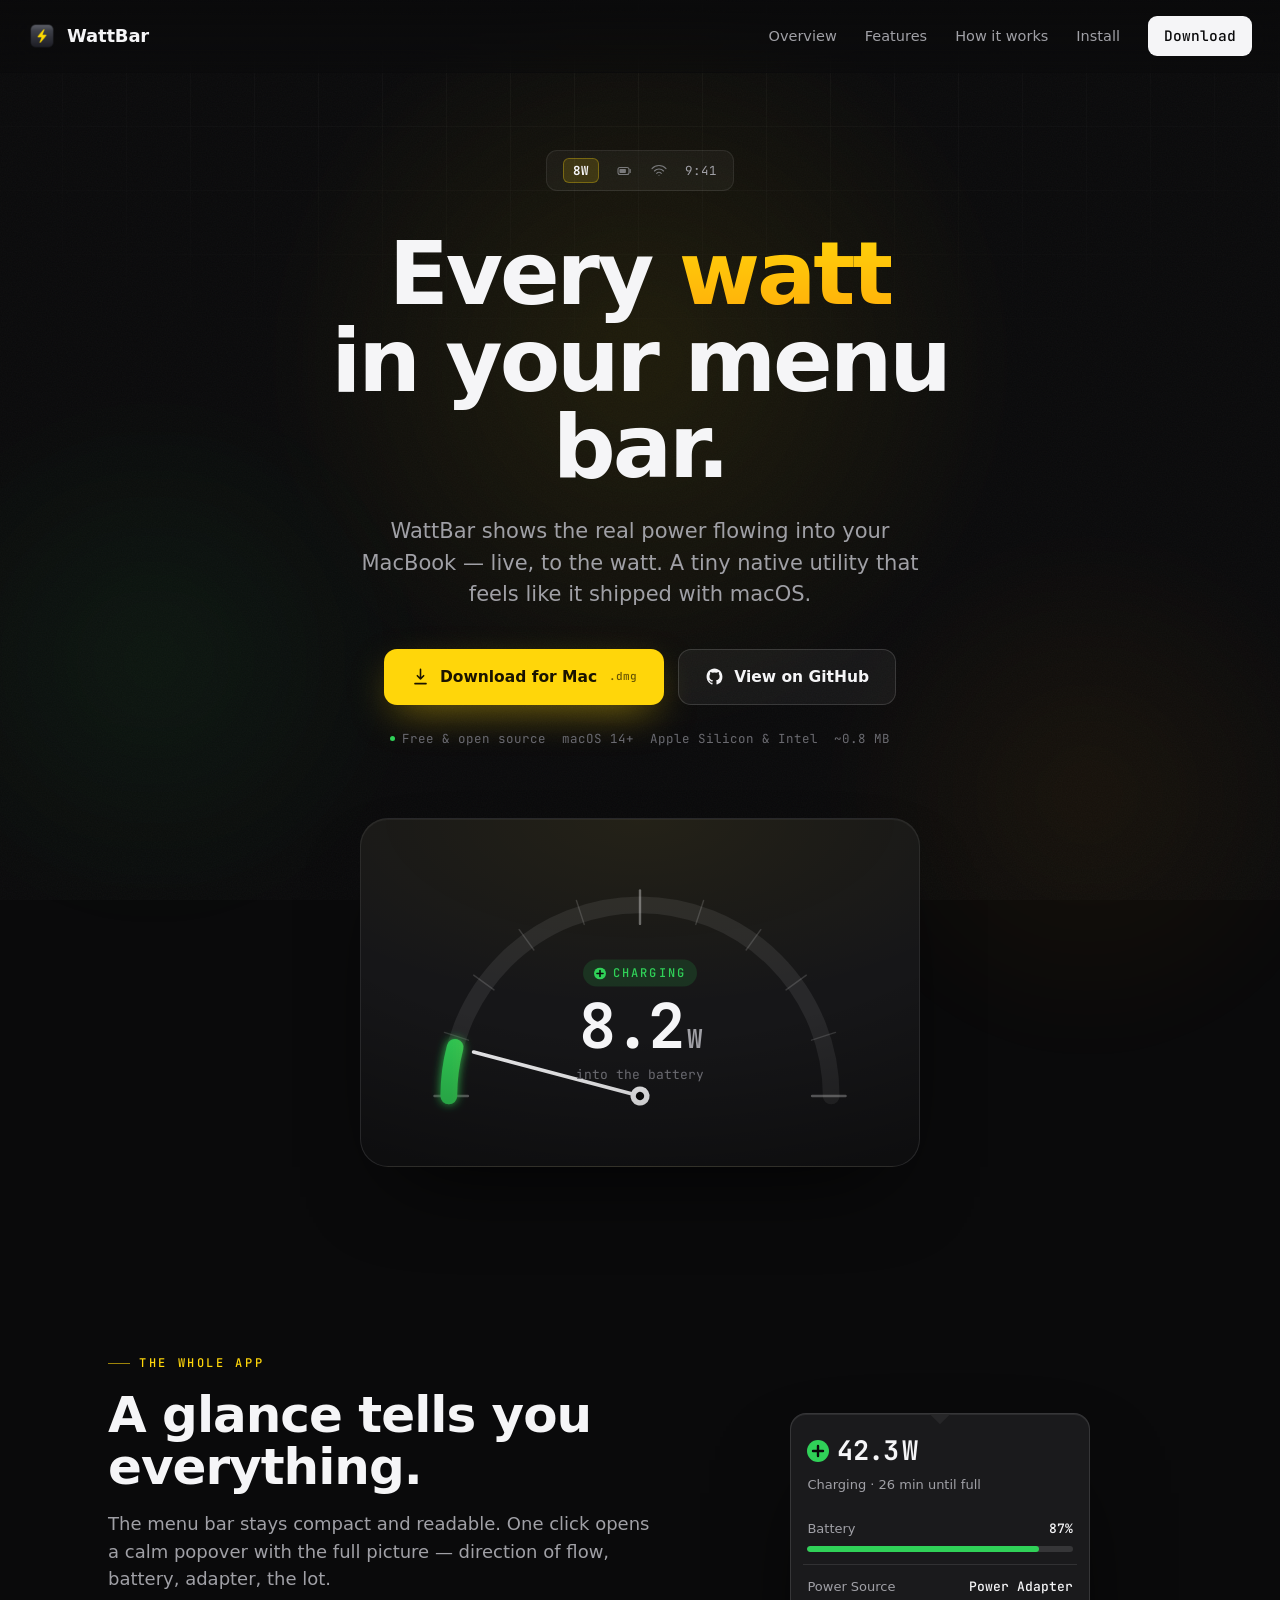
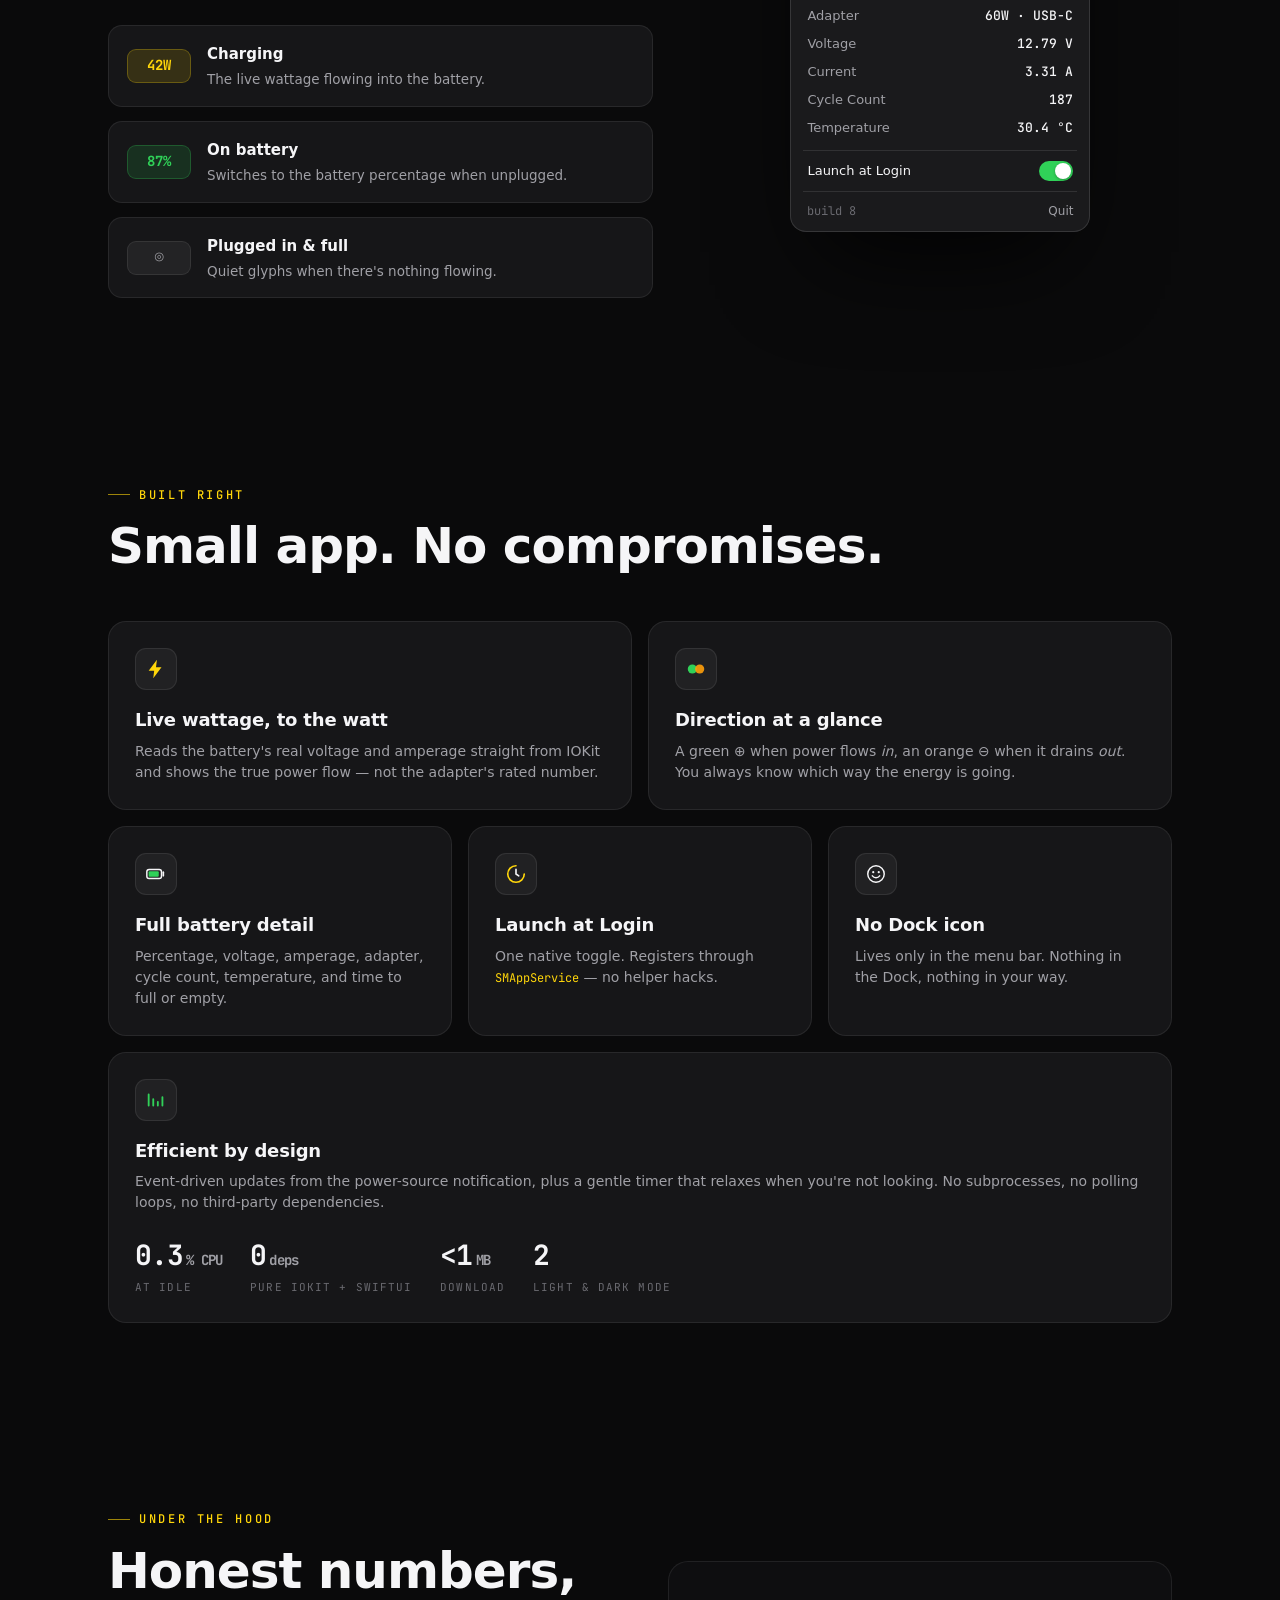
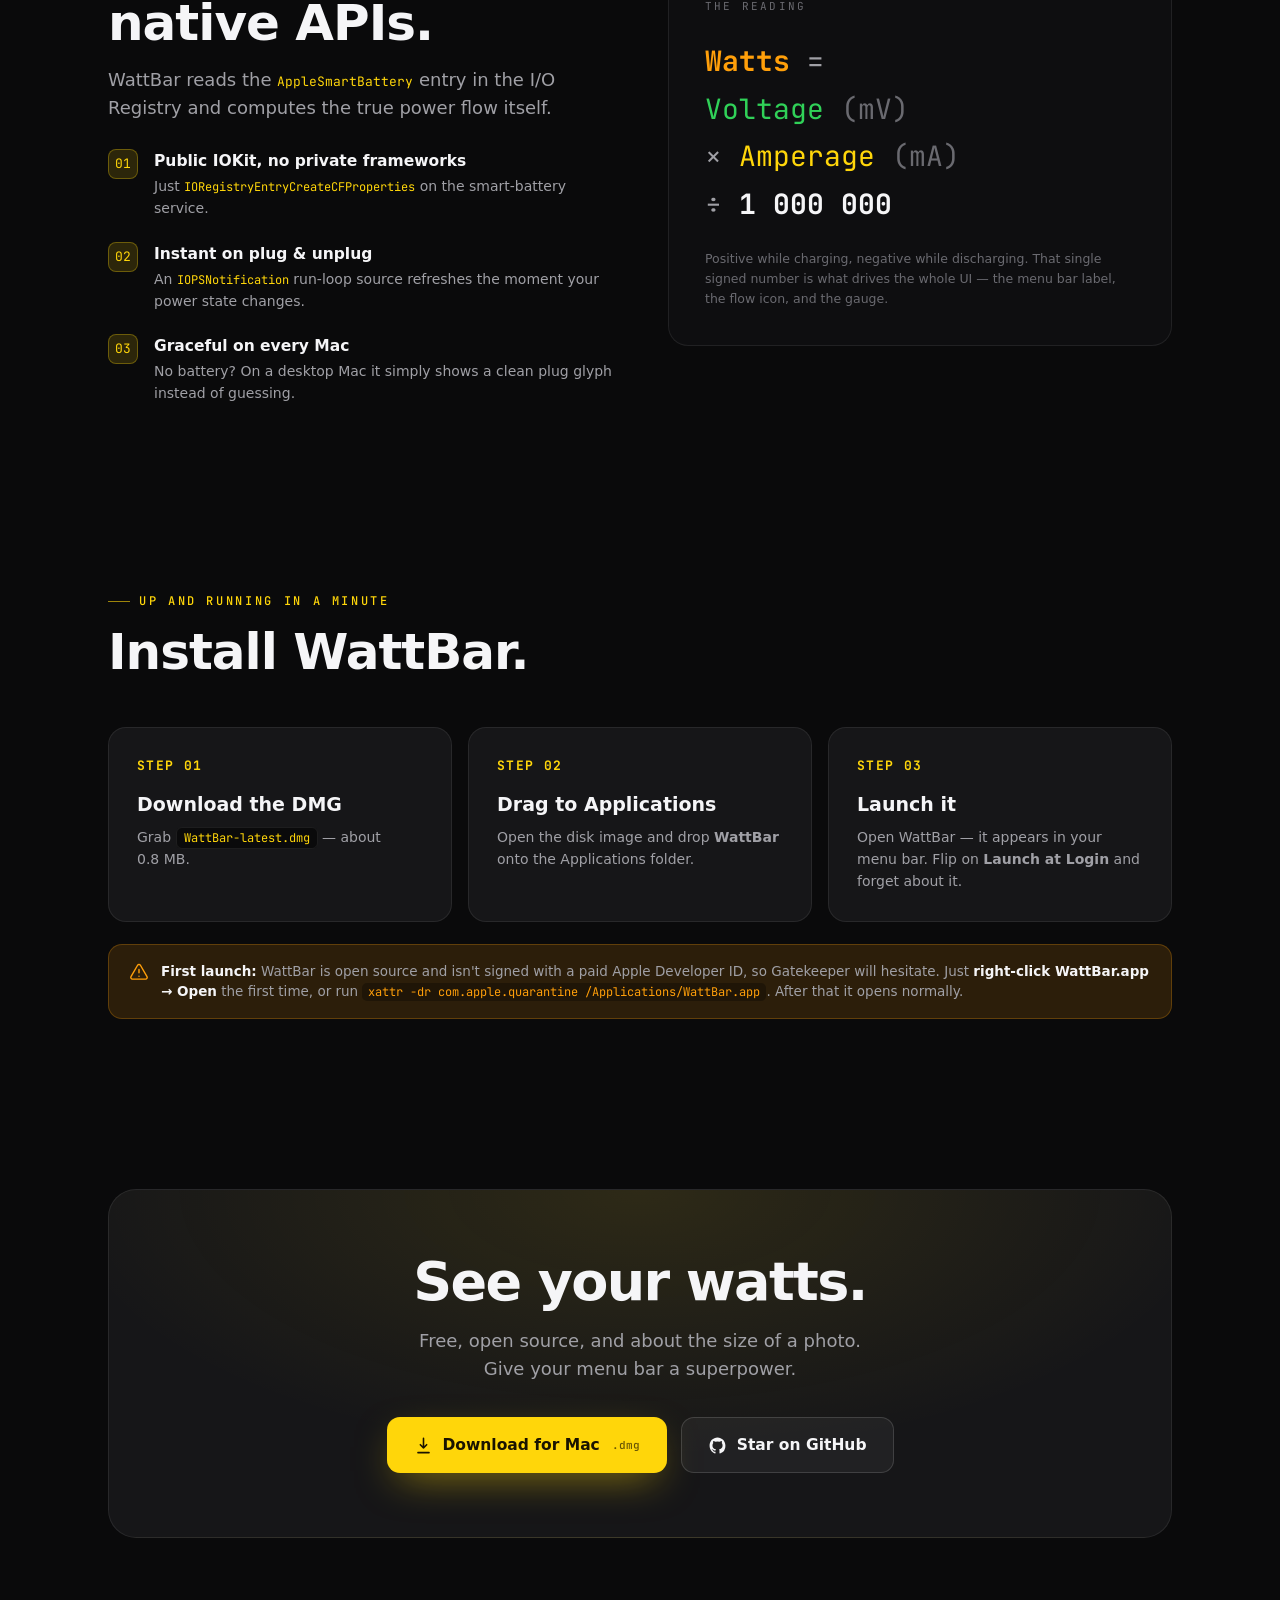
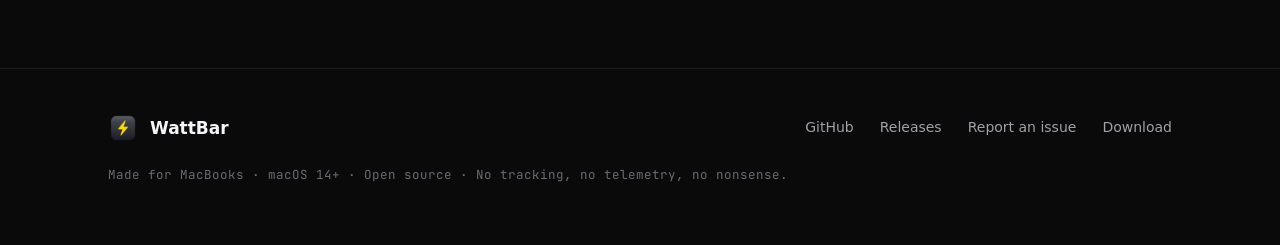
==== docs/index.html @ 8f4f26e8 "Add product landing page + DMG packaging - §package builds a distributable DMG (app + Applications s" ====
<!DOCTYPE html>
<html lang="en">
<head>
<meta charset="UTF-8" />
<meta name="viewport" content="width=device-width, initial-scale=1.0" />
<title>WattBar — see your MacBook's charging power, live in the menu bar</title>
<meta name="description" content="WattBar is a minimal, native macOS menu bar app that shows your MacBook's live charging wattage. Free, open source, no Dock icon, near-zero CPU." />
<meta property="og:title" content="WattBar — live charging wattage in your menu bar" />
<meta property="og:description" content="A minimal, native macOS menu bar app that shows your MacBook's live charging power in watts." />
<meta property="og:type" content="website" />
<meta property="og:url" content="https://patrickmast.github.io/macOS-WattBar/" />
<meta property="og:image" content="https://patrickmast.github.io/macOS-WattBar/assets/wattbar-icon-512.png" />
<meta name="theme-color" content="#0a0a0b" />
<link rel="icon" type="image/png" href="assets/wattbar-icon-512.png" />
<link rel="apple-touch-icon" href="assets/wattbar-icon-512.png" />
<link rel="stylesheet" href="styles.css" />
</head>
<body>

<div class="bg-layers">
  <div class="bg-grid"></div>
  <div class="bg-glow"></div>
  <div class="bg-glow green"></div>
  <div class="bg-glow orange"></div>
  <div class="bg-grain"></div>
</div>

<!-- NAV -->
<nav class="nav" id="nav">
  <a class="nav-brand" href="#top" style="text-decoration:none;color:inherit">
    <img src="assets/wattbar-icon.png" alt="WattBar icon" />
    WattBar
  </a>
  <div class="nav-links">
    <a href="#showcase">Overview</a>
    <a href="#features">Features</a>
    <a href="#how">How it works</a>
    <a href="#install">Install</a>
    <a class="nav-cta" href="https://github.com/patrickmast/macOS-WattBar/releases/latest/download/WattBar-latest.dmg">Download</a>
  </div>
</nav>

<!-- HERO -->
<header class="hero" id="top">
  <div class="wrap">

    <div class="menubar-mock reveal in">
      <span class="mb-watt" id="mbWatt">42W</span>
      <!-- faux system icons -->
      <svg width="16" height="14" viewBox="0 0 16 14" fill="none"><rect x="1" y="3.5" width="11" height="7" rx="2" stroke="currentColor" stroke-width="1.1"/><rect x="2.4" y="5" width="6.5" height="4" rx="0.8" fill="currentColor"/><path d="M13.2 5.5v3" stroke="currentColor" stroke-width="1.1" stroke-linecap="round"/></svg>
      <svg width="16" height="14" viewBox="0 0 16 14" fill="none"><path d="M8 11.2 8 11.2M3.4 7a6.4 6.4 0 0 1 9.2 0M1 4.6a9.6 9.6 0 0 1 14 0M5.7 9.3a3.2 3.2 0 0 1 4.6 0" stroke="currentColor" stroke-width="1.1" stroke-linecap="round"/></svg>
      <span style="font-variant-numeric:tabular-nums">9:41</span>
    </div>

    <h1 class="reveal in" data-d="1">
      Every <span class="glow-word">watt</span><br />in your menu bar.
    </h1>
    <p class="hero-sub reveal in" data-d="2">
      WattBar shows the real power flowing into your MacBook — live, to the watt.
      A tiny native utility that feels like it shipped with macOS.
    </p>

    <div class="hero-cta reveal in" data-d="3">
      <a class="btn btn-primary" href="https://github.com/patrickmast/macOS-WattBar/releases/latest/download/WattBar-latest.dmg">
        <svg viewBox="0 0 24 24" fill="none"><path d="M12 3v12m0 0 4-4m-4 4-4-4M5 21h14" stroke="currentColor" stroke-width="2" stroke-linecap="round" stroke-linejoin="round"/></svg>
        Download for Mac <span class="dl-sub">.dmg</span>
      </a>
      <a class="btn btn-ghost" href="https://github.com/patrickmast/macOS-WattBar">
        <svg viewBox="0 0 24 24" fill="currentColor"><path d="M12 2C6.48 2 2 6.58 2 12.25c0 4.53 2.87 8.37 6.84 9.73.5.1.68-.22.68-.49 0-.24-.01-.88-.01-1.73-2.78.62-3.37-1.37-3.37-1.37-.45-1.18-1.11-1.5-1.11-1.5-.91-.64.07-.62.07-.62 1 .07 1.53 1.06 1.53 1.06.9 1.56 2.36 1.11 2.94.85.09-.66.35-1.11.63-1.37-2.22-.26-4.56-1.14-4.56-5.07 0-1.12.39-2.03 1.03-2.75-.1-.26-.45-1.3.1-2.71 0 0 .84-.27 2.75 1.05a9.3 9.3 0 0 1 5 0c1.91-1.32 2.75-1.05 2.75-1.05.55 1.41.2 2.45.1 2.71.64.72 1.03 1.63 1.03 2.75 0 3.94-2.34 4.81-4.57 5.06.36.32.68.94.68 1.9 0 1.37-.01 2.480-.01 2.81 0 .27.18.6.69.49A10.02 10.02 0 0 0 22 12.25C22 6.58 17.52 2 12 2Z"/></svg>
        View on GitHub
      </a>
    </div>

    <div class="hero-meta reveal in" data-d="4">
      <span><span class="dot"></span> Free &amp; open source</span>
      <span>macOS 14+</span>
      <span>Apple Silicon &amp; Intel</span>
      <span id="dmgSize">~0.8 MB</span>
    </div>

    <!-- INSTRUMENT -->
    <div class="instrument reveal" data-d="1">
      <div class="gauge-card">
        <svg class="gauge-svg" viewBox="0 0 400 230" id="gauge">
          <defs>
            <linearGradient id="arcGrad" x1="0" y1="0" x2="1" y2="0">
              <stop offset="0" stop-color="#30d158"/>
              <stop offset="0.6" stop-color="#ffd60a"/>
              <stop offset="1" stop-color="#ff9f0a"/>
            </linearGradient>
            <filter id="glow"><feGaussianBlur stdDeviation="4" result="b"/><feMerge><feMergeNode in="b"/><feMergeNode in="SourceGraphic"/></feMerge></filter>
          </defs>
          <!-- track -->
          <path d="M 40 200 A 160 160 0 0 1 360 200" fill="none"
                stroke="rgba(255,255,255,0.08)" stroke-width="14" stroke-linecap="round"/>
          <!-- ticks drawn by JS -->
          <g id="ticks"></g>
          <!-- value arc -->
          <path id="arc" d="M 40 200 A 160 160 0 0 1 360 200" fill="none"
                stroke="url(#arcGrad)" stroke-width="14" stroke-linecap="round"
                filter="url(#glow)"
                stroke-dasharray="502" stroke-dashoffset="502"/>
          <!-- needle -->
          <g id="needle" transform="rotate(0 200 200)">
            <line x1="200" y1="200" x2="56" y2="200" stroke="var(--ink)" stroke-width="3" stroke-linecap="round"/>
            <circle cx="200" cy="200" r="8" fill="var(--ink)"/>
            <circle cx="200" cy="200" r="3.5" fill="#0a0a0b"/>
          </g>
        </svg>
        <div class="gauge-readout">
          <div class="gauge-flow charging" id="gFlow">
            <svg width="12" height="12" viewBox="0 0 12 12"><circle cx="6" cy="6" r="6" fill="currentColor"/><path d="M6 3v6M3 6h6" stroke="#0a0a0b" stroke-width="1.6" stroke-linecap="round"/></svg>
            <span id="gFlowText">Charging</span>
          </div>
          <span class="gauge-num"><span id="gNum">42.3</span><span class="unit">W</span></span>
          <div class="gauge-caption" id="gCaption">into the battery</div>
        </div>
      </div>
    </div>

  </div>
</header>

<!-- SHOWCASE -->
<section class="showcase" id="showcase">
  <div class="wrap showcase-grid">
    <div>
      <span class="eyebrow reveal">The whole app</span>
      <h2 class="section-title reveal" data-d="1">A glance tells you everything.</h2>
      <p class="section-sub reveal" data-d="2">
        The menu bar stays compact and readable. One click opens a calm popover
        with the full picture — direction of flow, battery, adapter, the lot.
      </p>
      <div class="state-list">
        <div class="state-row reveal" data-d="1">
          <span class="state-chip c">42W</span>
          <div class="st-text"><strong>Charging</strong><p>The live wattage flowing into the battery.</p></div>
        </div>
        <div class="state-row reveal" data-d="2">
          <span class="state-chip b">87%</span>
          <div class="st-text"><strong>On battery</strong><p>Switches to the battery percentage when unplugged.</p></div>
        </div>
        <div class="state-row reveal" data-d="3">
          <span class="state-chip i">◎</span>
          <div class="st-text"><strong>Plugged in &amp; full</strong><p>Quiet glyphs when there's nothing flowing.</p></div>
        </div>
      </div>
    </div>

    <div class="popover-stage reveal" data-d="2">
      <div class="popover">
        <div class="popover-tip"></div>
        <div class="pop-header">
          <div class="pop-watt">
            <svg class="pop-flow-icon" viewBox="0 0 22 22"><circle cx="11" cy="11" r="11" fill="#30d158"/><path d="M11 6v10M6 11h10" stroke="#0a0a0b" stroke-width="2.4" stroke-linecap="round"/></svg>
            <span class="big">42.3&thinsp;W</span>
          </div>
          <div class="pop-status">Charging · 26 min until full</div>
        </div>
        <div class="pop-gauge">
          <div class="pop-gauge-top"><span>Battery</span><span class="pct">87%</span></div>
          <div class="pop-bar"><i></i></div>
        </div>
        <div class="pop-divider"></div>
        <div class="pop-details">
          <div class="pop-row"><span class="k">Power Source</span><span class="v">Power Adapter</span></div>
          <div class="pop-row"><span class="k">Adapter</span><span class="v">60W · USB-C</span></div>
          <div class="pop-row"><span class="k">Voltage</span><span class="v">12.79 V</span></div>
          <div class="pop-row"><span class="k">Current</span><span class="v">3.31 A</span></div>
          <div class="pop-row"><span class="k">Cycle Count</span><span class="v">187</span></div>
          <div class="pop-row"><span class="k">Temperature</span><span class="v">30.4 °C</span></div>
        </div>
        <div class="pop-divider"></div>
        <div class="pop-toggle"><span>Launch at Login</span><span class="pop-switch"></span></div>
        <div class="pop-divider"></div>
        <div class="pop-footer"><span class="build">build 8</span><span class="quit">Quit</span></div>
      </div>
    </div>
  </div>
</section>

<!-- FEATURES -->
<section class="features" id="features">
  <div class="wrap">
    <span class="eyebrow reveal">Built right</span>
    <h2 class="section-title reveal" data-d="1">Small app. No compromises.</h2>

    <div class="bento">
      <div class="cell span-3 reveal" data-d="1">
        <div class="ic"><svg viewBox="0 0 24 24" fill="none"><path d="M13 2 4 14h6l-1 8 9-12h-6l1-8Z" fill="var(--bolt)"/></svg></div>
        <h3>Live wattage, to the watt</h3>
        <p>Reads the battery's real voltage and amperage straight from IOKit and shows the true power flow — not the adapter's rated number.</p>
      </div>
      <div class="cell span-3 reveal" data-d="2">
        <div class="ic"><svg viewBox="0 0 24 24" fill="none"><circle cx="8" cy="12" r="5" fill="var(--in)"/><circle cx="16" cy="12" r="5" fill="var(--out)" opacity="0.9"/></svg></div>
        <h3>Direction at a glance</h3>
        <p>A green ⊕ when power flows <em>in</em>, an orange ⊖ when it drains <em>out</em>. You always know which way the energy is going.</p>
      </div>

      <div class="cell span-2 reveal" data-d="1">
        <div class="ic"><svg viewBox="0 0 24 24" fill="none"><rect x="2" y="7" width="16" height="10" rx="2.5" stroke="var(--ink)" stroke-width="1.6"/><rect x="4" y="9" width="11" height="6" rx="1" fill="var(--in)"/><path d="M20 10v4" stroke="var(--ink)" stroke-width="1.8" stroke-linecap="round"/></svg></div>
        <h3>Full battery detail</h3>
        <p>Percentage, voltage, amperage, adapter, cycle count, temperature, and time to full or empty.</p>
      </div>
      <div class="cell span-2 reveal" data-d="2">
        <div class="ic"><svg viewBox="0 0 24 24" fill="none"><path d="M12 3a9 9 0 1 0 9 9" stroke="var(--bolt)" stroke-width="1.8" stroke-linecap="round"/><path d="M12 7v5l3 2" stroke="var(--ink)" stroke-width="1.8" stroke-linecap="round" stroke-linejoin="round"/></svg></div>
        <h3>Launch at Login</h3>
        <p>One native toggle. Registers through <code style="font-family:var(--font-mono);font-size:12px;color:var(--bolt)">SMAppService</code> — no helper hacks.</p>
      </div>
      <div class="cell span-2 reveal" data-d="3">
        <div class="ic"><svg viewBox="0 0 24 24" fill="none"><circle cx="12" cy="12" r="9" stroke="var(--ink)" stroke-width="1.6"/><path d="M8 14s1.5 2 4 2 4-2 4-2" stroke="var(--ink)" stroke-width="1.6" stroke-linecap="round"/><circle cx="9" cy="10" r="1.2" fill="var(--ink)"/><circle cx="15" cy="10" r="1.2" fill="var(--ink)"/></svg></div>
        <h3>No Dock icon</h3>
        <p>Lives only in the menu bar. Nothing in the Dock, nothing in your way.</p>
      </div>

      <div class="cell span-6 feature-tech reveal" data-d="1">
        <div class="ic"><svg viewBox="0 0 24 24" fill="none"><path d="M4 18V6M9 18v-7M14 18v-4M19 18V9" stroke="var(--in)" stroke-width="2" stroke-linecap="round"/></svg></div>
        <h3>Efficient by design</h3>
        <p>Event-driven updates from the power-source notification, plus a gentle timer that relaxes when you're not looking. No subprocesses, no polling loops, no third-party dependencies.</p>
        <div class="tech-readout">
          <div class="stat"><div class="num" id="cpuStat">0.3<span class="u">% CPU</span></div><div class="lbl">at idle</div></div>
          <div class="stat"><div class="num">0<span class="u">deps</span></div><div class="lbl">pure IOKit + SwiftUI</div></div>
          <div class="stat"><div class="num">&lt;1<span class="u">MB</span></div><div class="lbl">download</div></div>
          <div class="stat"><div class="num">2</div><div class="lbl">light &amp; dark mode</div></div>
        </div>
      </div>
    </div>
  </div>
</section>

<!-- HOW IT WORKS -->
<section class="how" id="how">
  <div class="wrap">
    <div class="how-grid">
      <div>
        <span class="eyebrow reveal">Under the hood</span>
        <h2 class="section-title reveal" data-d="1">Honest numbers, native APIs.</h2>
        <p class="section-sub reveal" data-d="2">
          WattBar reads the <code style="font-family:var(--font-mono);font-size:13px;color:var(--bolt)">AppleSmartBattery</code>
          entry in the I/O Registry and computes the true power flow itself.
        </p>
        <div class="how-points">
          <div class="how-point reveal" data-d="1">
            <span class="n">01</span>
            <div><h4>Public IOKit, no private frameworks</h4><p>Just <code style="font-family:var(--font-mono);font-size:12px;color:var(--bolt)">IORegistryEntryCreateCFProperties</code> on the smart-battery service.</p></div>
          </div>
          <div class="how-point reveal" data-d="2">
            <span class="n">02</span>
            <div><h4>Instant on plug &amp; unplug</h4><p>An <code style="font-family:var(--font-mono);font-size:12px;color:var(--bolt)">IOPSNotification</code> run-loop source refreshes the moment your power state changes.</p></div>
          </div>
          <div class="how-point reveal" data-d="3">
            <span class="n">03</span>
            <div><h4>Graceful on every Mac</h4><p>No battery? On a desktop Mac it simply shows a clean plug glyph instead of guessing.</p></div>
          </div>
        </div>
      </div>
      <div class="formula reveal" data-d="2">
        <div class="lbl">The reading</div>
        <div class="eq">
          <b class="w">Watts</b> =<br />
          <span class="v">Voltage</span><span style="color:var(--ink-3)"> (mV)</span><br />
          × <span class="a">Amperage</span><span style="color:var(--ink-3)"> (mA)</span><br />
          ÷ <b>1&nbsp;000&nbsp;000</b>
        </div>
        <p class="note">
          Positive while charging, negative while discharging. That single signed
          number is what drives the whole UI — the menu bar label, the flow icon,
          and the gauge.
        </p>
      </div>
    </div>
  </div>
</section>

<!-- INSTALL -->
<section class="install" id="install">
  <div class="wrap">
    <span class="eyebrow reveal">Up and running in a minute</span>
    <h2 class="section-title reveal" data-d="1">Install WattBar.</h2>
    <div class="steps">
      <div class="step reveal" data-d="1">
        <div class="sn">STEP 01</div>
        <h4>Download the DMG</h4>
        <p>Grab <code>WattBar-latest.dmg</code> — about 0.8&nbsp;MB.</p>
      </div>
      <div class="step reveal" data-d="2">
        <div class="sn">STEP 02</div>
        <h4>Drag to Applications</h4>
        <p>Open the disk image and drop <strong>WattBar</strong> onto the Applications folder.</p>
      </div>
      <div class="step reveal" data-d="3">
        <div class="sn">STEP 03</div>
        <h4>Launch it</h4>
        <p>Open WattBar — it appears in your menu bar. Flip on <strong>Launch at Login</strong> and forget about it.</p>
      </div>
    </div>
    <div class="gatekeeper reveal" data-d="1">
      <svg width="20" height="20" viewBox="0 0 24 24" fill="none"><path d="M12 9v4m0 4h.01M10.3 3.9 2.4 17.5A2 2 0 0 0 4.1 20.5h15.8a2 2 0 0 0 1.7-3l-7.9-13.6a2 2 0 0 0-3.4 0Z" stroke="var(--out)" stroke-width="1.7" stroke-linecap="round" stroke-linejoin="round"/></svg>
      <div>
        <b>First launch:</b> WattBar is open source and isn't signed with a paid Apple Developer ID, so Gatekeeper will hesitate. Just <b>right-click WattBar.app → Open</b> the first time, or run <code>xattr -dr com.apple.quarantine /Applications/WattBar.app</code>. After that it opens normally.
      </div>
    </div>
  </div>
</section>

<!-- FINAL CTA -->
<section class="final-cta">
  <div class="wrap">
    <div class="final-card reveal">
      <h2>See your watts.</h2>
      <p>Free, open source, and about the size of a photo. Give your menu bar a superpower.</p>
      <div class="hero-cta" style="margin-top:0">
        <a class="btn btn-primary" href="https://github.com/patrickmast/macOS-WattBar/releases/latest/download/WattBar-latest.dmg">
          <svg viewBox="0 0 24 24" fill="none"><path d="M12 3v12m0 0 4-4m-4 4-4-4M5 21h14" stroke="currentColor" stroke-width="2" stroke-linecap="round" stroke-linejoin="round"/></svg>
          Download for Mac <span class="dl-sub">.dmg</span>
        </a>
        <a class="btn btn-ghost" href="https://github.com/patrickmast/macOS-WattBar">
          <svg viewBox="0 0 24 24" fill="currentColor"><path d="M12 2C6.48 2 2 6.58 2 12.25c0 4.53 2.87 8.37 6.84 9.73.5.1.68-.22.68-.49 0-.24-.01-.88-.01-1.73-2.78.62-3.37-1.37-3.37-1.37-.45-1.18-1.11-1.5-1.11-1.5-.91-.64.07-.62.07-.62 1 .07 1.53 1.06 1.53 1.06.9 1.56 2.36 1.11 2.94.85.09-.66.35-1.11.63-1.37-2.22-.26-4.56-1.14-4.56-5.07 0-1.12.39-2.03 1.03-2.75-.1-.26-.45-1.3.1-2.71 0 0 .84-.27 2.75 1.05a9.3 9.3 0 0 1 5 0c1.91-1.32 2.75-1.05 2.75-1.05.55 1.41.2 2.45.1 2.71.64.72 1.03 1.63 1.03 2.75 0 3.94-2.34 4.81-4.57 5.06.36.32.68.94.68 1.9 0 1.37-.01 2.48-.01 2.81 0 .27.18.6.69.49A10.02 10.02 0 0 0 22 12.25C22 6.58 17.52 2 12 2Z"/></svg>
          Star on GitHub
        </a>
      </div>
    </div>
  </div>
</section>

<!-- FOOTER -->
<footer>
  <div class="wrap">
    <div class="foot-grid">
      <div class="foot-brand">
        <img src="assets/wattbar-icon.png" alt="WattBar" /> WattBar
      </div>
      <div class="foot-links">
        <a href="https://github.com/patrickmast/macOS-WattBar">GitHub</a>
        <a href="https://github.com/patrickmast/macOS-WattBar/releases">Releases</a>
        <a href="https://github.com/patrickmast/macOS-WattBar/issues">Report an issue</a>
        <a href="https://github.com/patrickmast/macOS-WattBar/releases/latest/download/WattBar-latest.dmg">Download</a>
      </div>
    </div>
    <p class="foot-meta">
      Made for MacBooks · macOS 14+ · Open source · No tracking, no telemetry, no nonsense.
    </p>
  </div>
</footer>

<script src="app.js"></script>
</body>
</html>
---- docs/styles.css ----
/* ======================================================================
   WattBar — landing page
   Aesthetic: precision instrument / electric dark.
   ====================================================================== */

@import url('https://api.fontshare.com/v2/css?f[]=clash-display@500,600,700&f[]=satoshi@400,500,700&display=swap');
@import url('https://fonts.googleapis.com/css2?family=JetBrains+Mono:wght@400;500;700&display=swap');

:root {
  /* surfaces */
  --bg:        #0a0a0b;
  --bg-2:      #0e0e10;
  --surface:   #161618;
  --surface-2: #1d1d20;
  --line:      rgba(255, 255, 255, 0.08);
  --line-2:    rgba(255, 255, 255, 0.14);

  /* ink */
  --ink:       #f5f5f7;
  --ink-2:     #a0a0a6;
  --ink-3:     #6a6a70;

  /* accents — pulled straight from the app */
  --bolt:      #ffd60a;   /* app icon bolt */
  --in:        #30d158;   /* charging / power in  (green ⊕) */
  --out:       #ff9f0a;   /* discharging / power out (orange ⊖) */
  --in-soft:   rgba(48, 209, 88, 0.14);
  --out-soft:  rgba(255, 159, 10, 0.14);
  --bolt-soft: rgba(255, 214, 10, 0.14);

  --font-display: 'Clash Display', system-ui, sans-serif;
  --font-body:    'Satoshi', system-ui, sans-serif;
  --font-mono:    'JetBrains Mono', ui-monospace, monospace;

  --maxw: 1120px;
  --ease: cubic-bezier(0.22, 1, 0.36, 1);
}

* { margin: 0; padding: 0; box-sizing: border-box; }

html { scroll-behavior: smooth; }

body {
  font-family: var(--font-body);
  background: var(--bg);
  color: var(--ink);
  line-height: 1.55;
  -webkit-font-smoothing: antialiased;
  overflow-x: hidden;
  position: relative;
}

/* ---- atmospheric background layers ---- */
.bg-layers { position: fixed; inset: 0; z-index: -1; pointer-events: none; }

.bg-grid {
  position: absolute; inset: -2px;
  background-image:
    linear-gradient(var(--line) 1px, transparent 1px),
    linear-gradient(90deg, var(--line) 1px, transparent 1px);
  background-size: 64px 64px;
  mask-image: radial-gradient(ellipse 90% 60% at 50% 0%, #000 0%, transparent 75%);
  opacity: 0.5;
}

.bg-glow {
  position: absolute; left: 50%; top: -10%;
  width: 900px; height: 900px; transform: translateX(-50%);
  background: radial-gradient(circle, var(--bolt-soft) 0%, transparent 60%);
  filter: blur(20px);
  opacity: 0.6;
}
.bg-glow.green { left: 12%; top: 40%; width: 600px; height: 600px;
  background: radial-gradient(circle, rgba(48,209,88,0.10) 0%, transparent 65%); }
.bg-glow.orange { left: 85%; top: 55%; width: 600px; height: 600px;
  background: radial-gradient(circle, rgba(255,159,10,0.09) 0%, transparent 65%); }

.bg-grain {
  position: absolute; inset: 0; opacity: 0.035; mix-blend-mode: overlay;
  background-image: url("data:image/svg+xml,%3Csvg xmlns='http://www.w3.org/2000/svg' width='160' height='160'%3E%3Cfilter id='n'%3E%3CfeTurbulence type='fractalNoise' baseFrequency='0.8' numOctaves='3'/%3E%3C/filter%3E%3Crect width='100%25' height='100%25' filter='url(%23n)'/%3E%3C/svg%3E");
}

/* ---- shared layout ---- */
.wrap { width: 100%; max-width: var(--maxw); margin: 0 auto; padding: 0 28px; }

.eyebrow {
  font-family: var(--font-mono);
  font-size: 12px; font-weight: 500;
  letter-spacing: 0.22em; text-transform: uppercase;
  color: var(--bolt);
  display: inline-flex; align-items: center; gap: 9px;
}
.eyebrow::before {
  content: ''; width: 22px; height: 1px; background: var(--bolt); opacity: 0.6;
}

h2.section-title {
  font-family: var(--font-display);
  font-weight: 600; font-size: clamp(30px, 4.5vw, 50px);
  letter-spacing: -0.02em; line-height: 1.05; margin-top: 16px;
}
.section-sub {
  color: var(--ink-2); font-size: 18px; max-width: 560px; margin-top: 16px;
}

/* ====================================================================== */
/* NAV                                                                    */
/* ====================================================================== */
.nav {
  position: fixed; top: 0; left: 0; right: 0; z-index: 50;
  display: flex; align-items: center; justify-content: space-between;
  padding: 16px 28px;
  backdrop-filter: blur(14px) saturate(150%);
  background: linear-gradient(180deg, rgba(10,10,11,0.85), rgba(10,10,11,0.4));
  border-bottom: 1px solid transparent;
  transition: border-color 0.4s var(--ease), background 0.4s var(--ease);
}
.nav.scrolled { border-color: var(--line); background: rgba(10,10,11,0.82); }
.nav-brand { display: flex; align-items: center; gap: 11px; font-family: var(--font-display);
  font-weight: 600; font-size: 18px; letter-spacing: -0.01em; }
.nav-brand img { width: 28px; height: 28px; border-radius: 7px; }
.nav-links { display: flex; align-items: center; gap: 28px; }
.nav-links a { color: var(--ink-2); text-decoration: none; font-size: 14.5px; font-weight: 500;
  transition: color 0.2s; }
.nav-links a:hover { color: var(--ink); }
.nav-cta {
  font-family: var(--font-mono); font-size: 13px; font-weight: 500;
  padding: 9px 16px; border-radius: 9px;
  background: var(--ink); color: #0a0a0b !important; }
.nav-cta:hover { background: #fff; }
@media (max-width: 720px) { .nav-links a:not(.nav-cta) { display: none; } }

/* ====================================================================== */
/* HERO                                                                   */
/* ====================================================================== */
.hero { padding: 150px 0 90px; text-align: center; position: relative; }

/* faux menu bar floating at the top of the hero */
.menubar-mock {
  display: inline-flex; align-items: center; gap: 18px;
  font-family: var(--font-mono); font-size: 12.5px; color: var(--ink-2);
  padding: 7px 16px; border-radius: 11px;
  background: rgba(255,255,255,0.04); border: 1px solid var(--line);
  margin-bottom: 40px;
}
.menubar-mock .mb-watt {
  color: var(--ink); font-weight: 700;
  padding: 2px 9px; border-radius: 6px;
  background: var(--bolt-soft); border: 1px solid rgba(255,214,10,0.3);
  position: relative;
}
.menubar-mock svg { display: block; opacity: 0.7; }

.hero h1 {
  font-family: var(--font-display); font-weight: 600;
  font-size: clamp(44px, 7vw, 88px); line-height: 0.98;
  letter-spacing: -0.035em; margin: 0 auto; max-width: 12ch;
}
.hero h1 .glow-word {
  background: linear-gradient(180deg, var(--bolt), #ff9f0a 130%);
  -webkit-background-clip: text; background-clip: text; color: transparent;
}
.hero-sub {
  color: var(--ink-2); font-size: clamp(17px, 2.2vw, 21px);
  max-width: 600px; margin: 26px auto 0; line-height: 1.5;
}

.hero-cta { display: flex; gap: 14px; justify-content: center; flex-wrap: wrap; margin-top: 38px; }

.btn {
  font-family: var(--font-body); font-weight: 700; font-size: 15.5px;
  display: inline-flex; align-items: center; gap: 10px;
  padding: 15px 26px; border-radius: 13px; text-decoration: none;
  border: 1px solid transparent; cursor: pointer;
  transition: transform 0.25s var(--ease), box-shadow 0.3s var(--ease), background 0.25s;
}
.btn svg { width: 19px; height: 19px; }
.btn-primary {
  background: var(--bolt); color: #1a1300;
  box-shadow: 0 0 0 0 rgba(255,214,10,0.5), 0 14px 40px -12px rgba(255,214,10,0.55);
}
.btn-primary:hover { transform: translateY(-2px);
  box-shadow: 0 0 36px -4px rgba(255,214,10,0.55), 0 18px 50px -14px rgba(255,214,10,0.7); }
.btn-primary .dl-sub { font-family: var(--font-mono); font-size: 11px; font-weight: 500;
  opacity: 0.65; margin-left: 2px; }
.btn-ghost {
  background: rgba(255,255,255,0.05); color: var(--ink); border-color: var(--line-2);
}
.btn-ghost:hover { background: rgba(255,255,255,0.1); transform: translateY(-2px); }

.hero-meta {
  margin-top: 24px; font-family: var(--font-mono); font-size: 12.5px;
  color: var(--ink-3); display: flex; gap: 16px; justify-content: center; flex-wrap: wrap;
}
.hero-meta span { display: inline-flex; align-items: center; gap: 7px; }
.hero-meta .dot { width: 5px; height: 5px; border-radius: 50%; background: var(--in); }

/* ---- the instrument: animated power gauge ---- */
.instrument {
  margin: 70px auto 0; max-width: 560px; position: relative;
}
.gauge-card {
  position: relative; border-radius: 28px; padding: 38px 40px 34px;
  background:
    radial-gradient(120% 90% at 50% 0%, rgba(255,214,10,0.06), transparent 60%),
    var(--surface);
  border: 1px solid var(--line);
  box-shadow: 0 40px 90px -40px rgba(0,0,0,0.9), inset 0 1px 0 rgba(255,255,255,0.05);
  overflow: hidden;
}
.gauge-card::before {
  content: ''; position: absolute; inset: 0;
  background: radial-gradient(120% 120% at 50% -10%, transparent 60%, rgba(0,0,0,0.4));
  pointer-events: none;
}
.gauge-svg { width: 100%; height: auto; display: block; overflow: visible; }
.gauge-readout {
  position: absolute; left: 0; right: 0; top: 50%; transform: translateY(-26%);
  text-align: center; pointer-events: none;
}
.gauge-flow {
  font-family: var(--font-mono); font-size: 12px; letter-spacing: 0.18em;
  text-transform: uppercase; font-weight: 500;
  display: inline-flex; align-items: center; gap: 7px;
  padding: 4px 11px; border-radius: 20px; margin-bottom: 8px;
}
.gauge-flow.charging { color: var(--in); background: var(--in-soft); }
.gauge-flow.draining { color: var(--out); background: var(--out-soft); }
.gauge-num {
  font-family: var(--font-mono); font-weight: 700;
  font-size: 62px; line-height: 1; letter-spacing: -0.04em;
  color: var(--ink); display: block;
  font-variant-numeric: tabular-nums;
}
.gauge-num .unit { font-size: 26px; color: var(--ink-2); margin-left: 4px; }
.gauge-caption { color: var(--ink-3); font-size: 13px; margin-top: 8px;
  font-family: var(--font-mono); }

/* ====================================================================== */
/* SHOWCASE — real popover mockup                                         */
/* ====================================================================== */
.showcase { padding: 90px 0; }
.showcase-grid {
  display: grid; grid-template-columns: 1fr 0.85fr; gap: 56px; align-items: center;
}
@media (max-width: 860px) { .showcase-grid { grid-template-columns: 1fr; gap: 44px; } }

.state-list { display: flex; flex-direction: column; gap: 14px; margin-top: 32px; }
.state-row {
  display: flex; align-items: center; gap: 16px;
  padding: 16px 18px; border-radius: 14px;
  background: var(--surface); border: 1px solid var(--line);
  transition: border-color 0.3s, transform 0.3s var(--ease);
}
.state-row:hover { border-color: var(--line-2); transform: translateX(4px); }
.state-chip {
  font-family: var(--font-mono); font-weight: 700; font-size: 14px;
  min-width: 64px; height: 34px; padding: 0 12px; border-radius: 9px;
  display: inline-flex; align-items: center; justify-content: center; white-space: nowrap;
}
.state-chip.c { background: var(--bolt-soft); color: var(--bolt); border: 1px solid rgba(255,214,10,0.25); }
.state-chip.b { background: var(--in-soft); color: var(--in); border: 1px solid rgba(48,209,88,0.25); }
.state-chip.i { background: rgba(255,255,255,0.06); color: var(--ink-2); border: 1px solid var(--line); }
.state-row .st-text strong { font-weight: 700; font-size: 15px; }
.state-row .st-text p { color: var(--ink-2); font-size: 13.5px; margin-top: 2px; }

/* the popover — pixel-faithful to the SwiftUI view */
.popover-stage { display: flex; justify-content: center; position: relative; }
.popover {
  width: 300px; border-radius: 16px; overflow: hidden;
  background: rgba(30,30,32,0.86);
  backdrop-filter: blur(40px) saturate(160%);
  border: 1px solid rgba(255,255,255,0.12);
  box-shadow: 0 50px 100px -30px rgba(0,0,0,0.85), inset 0 1px 0 rgba(255,255,255,0.08);
  font-size: 13px;
}
.pop-header { padding: 16px 16px 12px; }
.pop-watt { display: flex; align-items: center; gap: 8px; }
.pop-flow-icon { width: 22px; height: 22px; flex: 0 0 auto; }
.pop-watt .big {
  font-family: var(--font-mono); font-weight: 700; font-size: 27px;
  letter-spacing: -0.03em; color: var(--ink); font-variant-numeric: tabular-nums;
}
.pop-status { color: var(--ink-2); font-size: 13px; margin-top: 3px; }
.pop-divider { height: 1px; background: rgba(255,255,255,0.1); margin: 0 12px; }
.pop-gauge { padding: 12px 16px; }
.pop-gauge-top { display: flex; justify-content: space-between; align-items: baseline;
  color: var(--ink-2); margin-bottom: 7px; }
.pop-gauge-top .pct { color: var(--ink); font-weight: 500; font-family: var(--font-mono); }
.pop-bar { height: 6px; border-radius: 3px; background: rgba(255,255,255,0.12); overflow: hidden; }
.pop-bar i { display: block; height: 100%; border-radius: 3px;
  background: var(--in); width: 87%; }
.pop-details { padding: 12px 16px; display: flex; flex-direction: column; gap: 8px; }
.pop-row { display: flex; justify-content: space-between; align-items: baseline; }
.pop-row .k { color: var(--ink-2); }
.pop-row .v { color: var(--ink); font-weight: 500; font-family: var(--font-mono);
  font-variant-numeric: tabular-nums; }
.pop-toggle { padding: 10px 16px; display: flex; align-items: center; justify-content: space-between; }
.pop-switch { width: 34px; height: 20px; border-radius: 20px; background: var(--in);
  position: relative; flex: 0 0 auto; }
.pop-switch::after { content: ''; position: absolute; top: 2px; right: 2px;
  width: 16px; height: 16px; border-radius: 50%; background: #fff;
  box-shadow: 0 1px 3px rgba(0,0,0,0.3); }
.pop-footer { padding: 10px 16px; display: flex; align-items: center; justify-content: space-between;
  font-size: 12px; }
.pop-footer .build { color: var(--ink-3); font-family: var(--font-mono); }
.pop-footer .quit { color: var(--ink-2); font-weight: 500; }
.popover-tip {
  position: absolute; top: -9px; left: 50%; transform: translateX(-50%) rotate(45deg);
  width: 16px; height: 16px; background: rgba(40,40,42,0.9);
  border-left: 1px solid rgba(255,255,255,0.12); border-top: 1px solid rgba(255,255,255,0.12);
}

/* ====================================================================== */
/* FEATURES — bento                                                       */
/* ====================================================================== */
.features { padding: 90px 0; }
.bento {
  display: grid; grid-template-columns: repeat(6, 1fr); gap: 16px; margin-top: 48px;
}
.cell {
  background: var(--surface); border: 1px solid var(--line); border-radius: 18px;
  padding: 26px; position: relative; overflow: hidden;
  transition: border-color 0.35s var(--ease), transform 0.35s var(--ease), background 0.35s;
}
.cell:hover { border-color: var(--line-2); transform: translateY(-3px); background: var(--surface-2); }
.cell .ic {
  width: 42px; height: 42px; border-radius: 11px; display: grid; place-items: center;
  background: rgba(255,255,255,0.05); border: 1px solid var(--line); margin-bottom: 16px;
}
.cell .ic svg { width: 22px; height: 22px; }
.cell h3 { font-family: var(--font-display); font-weight: 600; font-size: 18px;
  letter-spacing: -0.01em; margin-bottom: 7px; }
.cell p { color: var(--ink-2); font-size: 14px; line-height: 1.5; }
.cell.span-3 { grid-column: span 3; }
.cell.span-2 { grid-column: span 2; }
.cell.span-6 { grid-column: span 6; }
@media (max-width: 860px) {
  .cell.span-3, .cell.span-2 { grid-column: span 3; }
}
@media (max-width: 560px) {
  .bento { grid-template-columns: 1fr; }
  .cell.span-3, .cell.span-2, .cell.span-6 { grid-column: span 1; }
}

/* the "near-zero CPU" feature gets a live readout flourish */
.cell.feature-tech { display: flex; flex-direction: column; }
.tech-readout {
  margin-top: auto; padding-top: 20px; font-family: var(--font-mono);
  display: flex; gap: 28px; flex-wrap: wrap;
}
.tech-readout .stat { }
.tech-readout .num { font-size: 28px; font-weight: 700; color: var(--ink);
  letter-spacing: -0.03em; }
.tech-readout .num .u { font-size: 14px; color: var(--ink-2); margin-left: 3px; }
.tech-readout .lbl { font-size: 11px; color: var(--ink-3); letter-spacing: 0.1em;
  text-transform: uppercase; margin-top: 2px; }

/* ====================================================================== */
/* HOW IT WORKS                                                           */
/* ====================================================================== */
.how { padding: 90px 0; }
.how-grid { display: grid; grid-template-columns: 1fr 1fr; gap: 56px; align-items: center; }
@media (max-width: 860px) { .how-grid { grid-template-columns: 1fr; gap: 36px; } }
.formula {
  background: var(--bg-2); border: 1px solid var(--line); border-radius: 20px;
  padding: 36px; font-family: var(--font-mono);
}
.formula .lbl { font-size: 11px; letter-spacing: 0.2em; text-transform: uppercase;
  color: var(--ink-3); margin-bottom: 22px; }
.formula .eq { font-size: clamp(20px, 3vw, 28px); line-height: 1.7; color: var(--ink-2); }
.formula .eq b { color: var(--ink); font-weight: 700; }
.formula .eq .v { color: var(--in); }
.formula .eq .a { color: var(--bolt); }
.formula .eq .w { color: var(--out); }
.formula .note { color: var(--ink-3); font-size: 12.5px; margin-top: 22px; line-height: 1.6;
  font-family: var(--font-body); }
.how-points { display: flex; flex-direction: column; gap: 22px; margin-top: 28px; }
.how-point { display: flex; gap: 16px; }
.how-point .n { font-family: var(--font-mono); font-size: 13px; color: var(--bolt);
  border: 1px solid rgba(255,214,10,0.3); border-radius: 8px; width: 30px; height: 30px;
  display: grid; place-items: center; flex: 0 0 auto; background: var(--bolt-soft); }
.how-point h4 { font-size: 15.5px; font-weight: 700; margin-bottom: 3px; }
.how-point p { color: var(--ink-2); font-size: 14px; }

/* ====================================================================== */
/* INSTALL                                                                */
/* ====================================================================== */
.install { padding: 90px 0; }
.steps { display: grid; grid-template-columns: repeat(3, 1fr); gap: 16px; margin-top: 48px; }
@media (max-width: 720px) { .steps { grid-template-columns: 1fr; } }
.step {
  background: var(--surface); border: 1px solid var(--line); border-radius: 18px; padding: 28px;
}
.step .sn { font-family: var(--font-mono); font-size: 13px; color: var(--bolt); font-weight: 700;
  letter-spacing: 0.1em; }
.step h4 { font-family: var(--font-display); font-weight: 600; font-size: 19px; margin: 14px 0 8px; }
.step p { color: var(--ink-2); font-size: 14px; line-height: 1.55; }
.step code { font-family: var(--font-mono); font-size: 12px; background: var(--bg);
  padding: 2px 7px; border-radius: 6px; border: 1px solid var(--line); color: var(--bolt);
  word-break: break-all; }
.gatekeeper {
  margin-top: 22px; padding: 16px 20px; border-radius: 14px;
  background: var(--out-soft); border: 1px solid rgba(255,159,10,0.25);
  font-size: 13.5px; color: var(--ink-2); display: flex; gap: 12px; align-items: flex-start;
}
.gatekeeper svg { flex: 0 0 auto; margin-top: 1px; }
.gatekeeper b { color: var(--ink); }
.gatekeeper code { font-family: var(--font-mono); font-size: 12px; color: var(--out);
  background: rgba(0,0,0,0.3); padding: 1px 6px; border-radius: 5px; }

/* ====================================================================== */
/* CTA + FOOTER                                                           */
/* ====================================================================== */
.final-cta { padding: 80px 0 90px; text-align: center; }
.final-card {
  border-radius: 28px; padding: 64px 40px;
  background:
    radial-gradient(100% 140% at 50% 0%, rgba(255,214,10,0.1), transparent 55%),
    var(--surface);
  border: 1px solid var(--line); position: relative; overflow: hidden;
}
.final-card h2 { font-family: var(--font-display); font-weight: 600;
  font-size: clamp(32px, 5vw, 54px); letter-spacing: -0.03em; line-height: 1.02; }
.final-card p { color: var(--ink-2); font-size: 18px; margin: 18px auto 34px; max-width: 480px; }

footer {
  border-top: 1px solid var(--line); padding: 44px 0 60px; margin-top: 40px;
}
.foot-grid { display: flex; align-items: center; justify-content: space-between; flex-wrap: wrap; gap: 22px; }
.foot-brand { display: flex; align-items: center; gap: 12px; font-family: var(--font-display);
  font-weight: 600; font-size: 17px; }
.foot-brand img { width: 30px; height: 30px; border-radius: 8px; }
.foot-links { display: flex; gap: 26px; }
.foot-links a { color: var(--ink-2); text-decoration: none; font-size: 14px; transition: color 0.2s; }
.foot-links a:hover { color: var(--ink); }
.foot-meta { color: var(--ink-3); font-size: 12.5px; font-family: var(--font-mono); margin-top: 22px; }

/* ====================================================================== */
/* scroll reveal                                                          */
/* ====================================================================== */
.reveal { opacity: 0; transform: translateY(26px); transition: opacity 0.8s var(--ease), transform 0.8s var(--ease); }
.reveal.in { opacity: 1; transform: none; }
.reveal[data-d="1"] { transition-delay: 0.08s; }
.reveal[data-d="2"] { transition-delay: 0.16s; }
.reveal[data-d="3"] { transition-delay: 0.24s; }
.reveal[data-d="4"] { transition-delay: 0.32s; }

@media (prefers-reduced-motion: reduce) {
  * { animation: none !important; transition: none !important; }
  .reveal { opacity: 1; transform: none; }
}
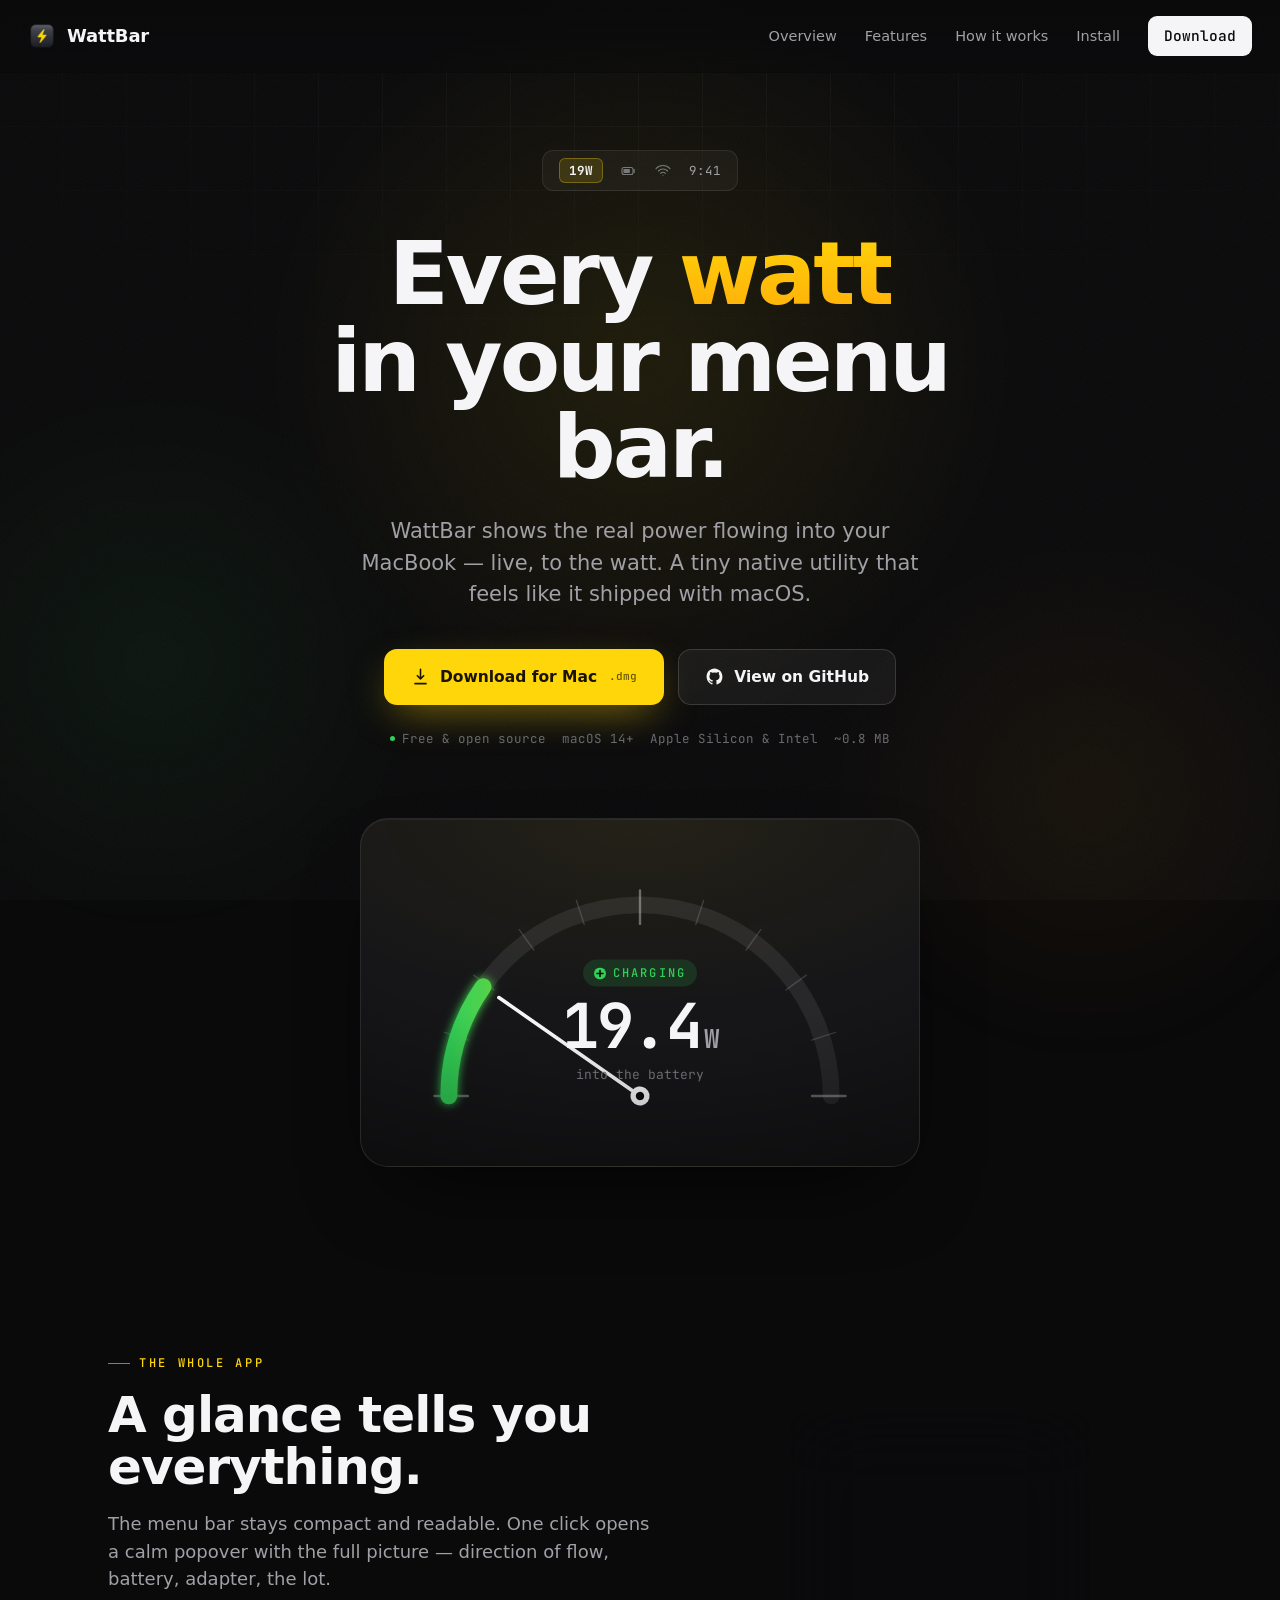
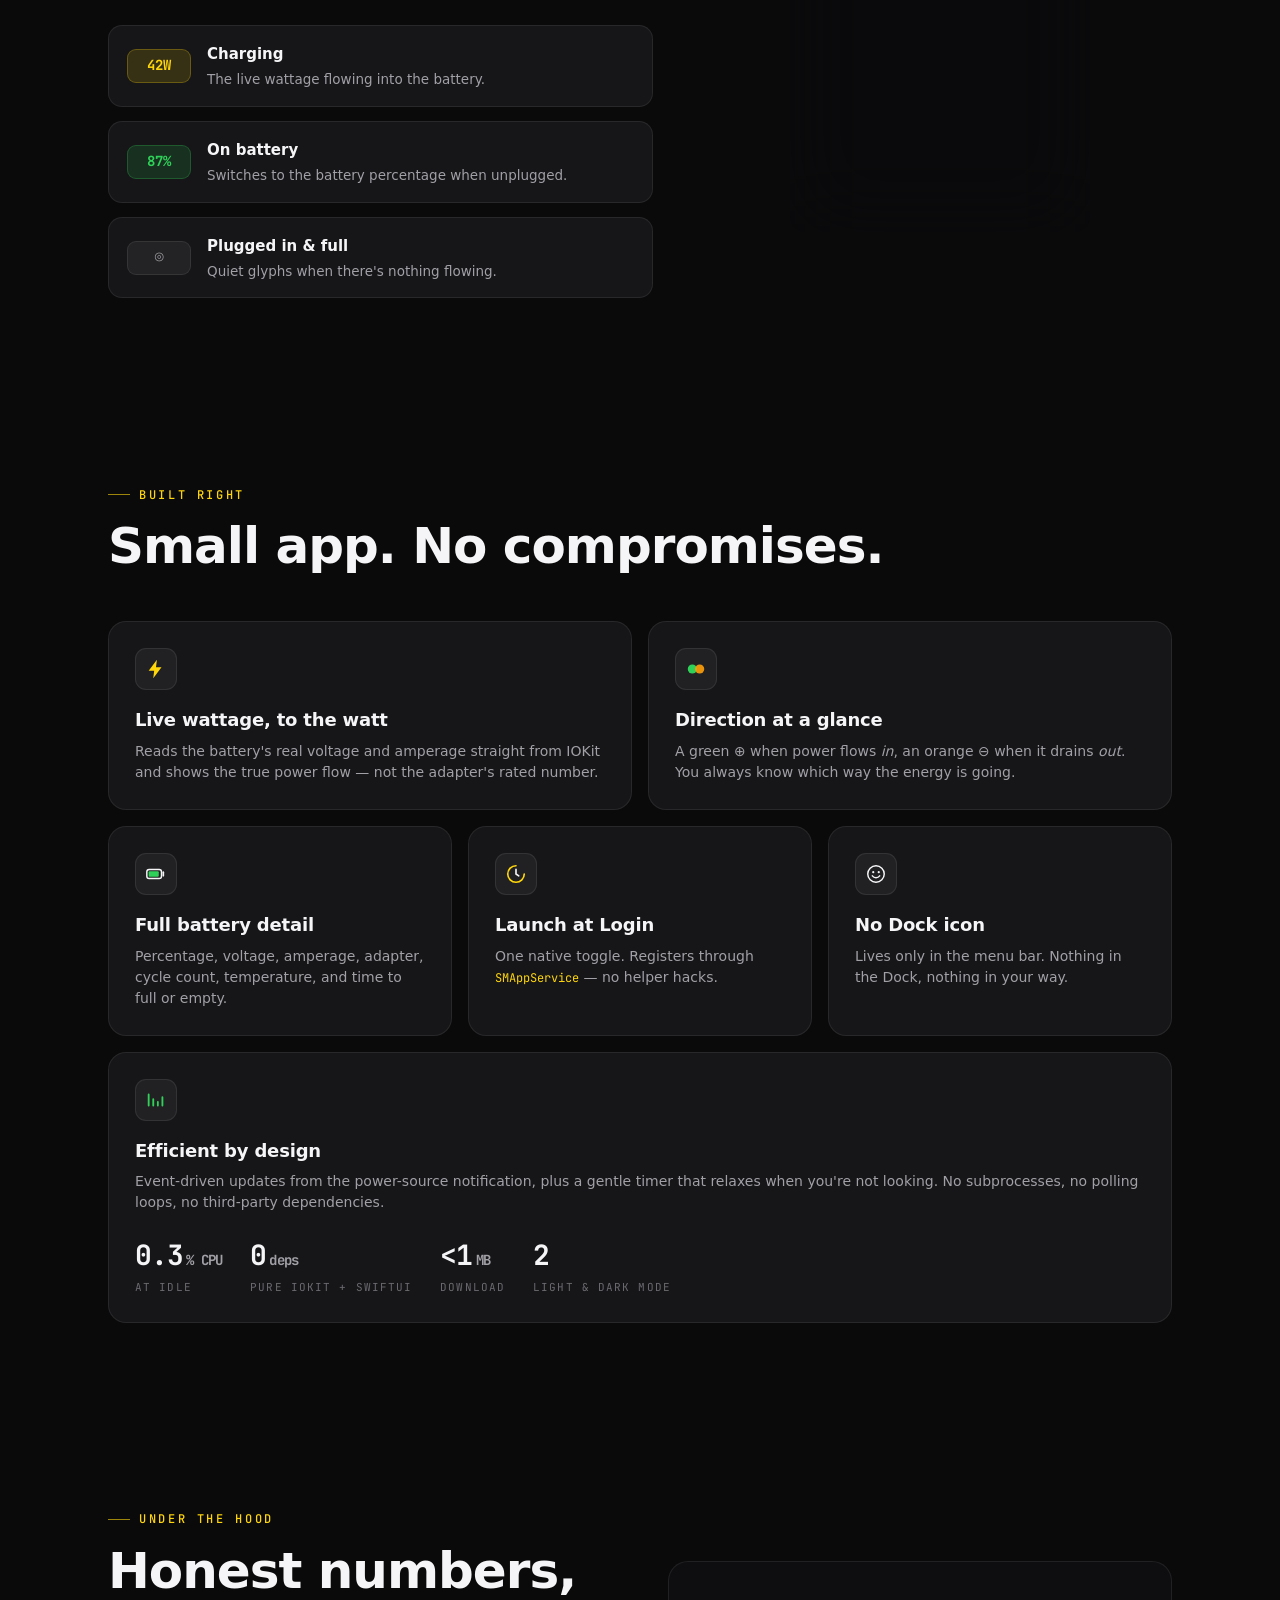
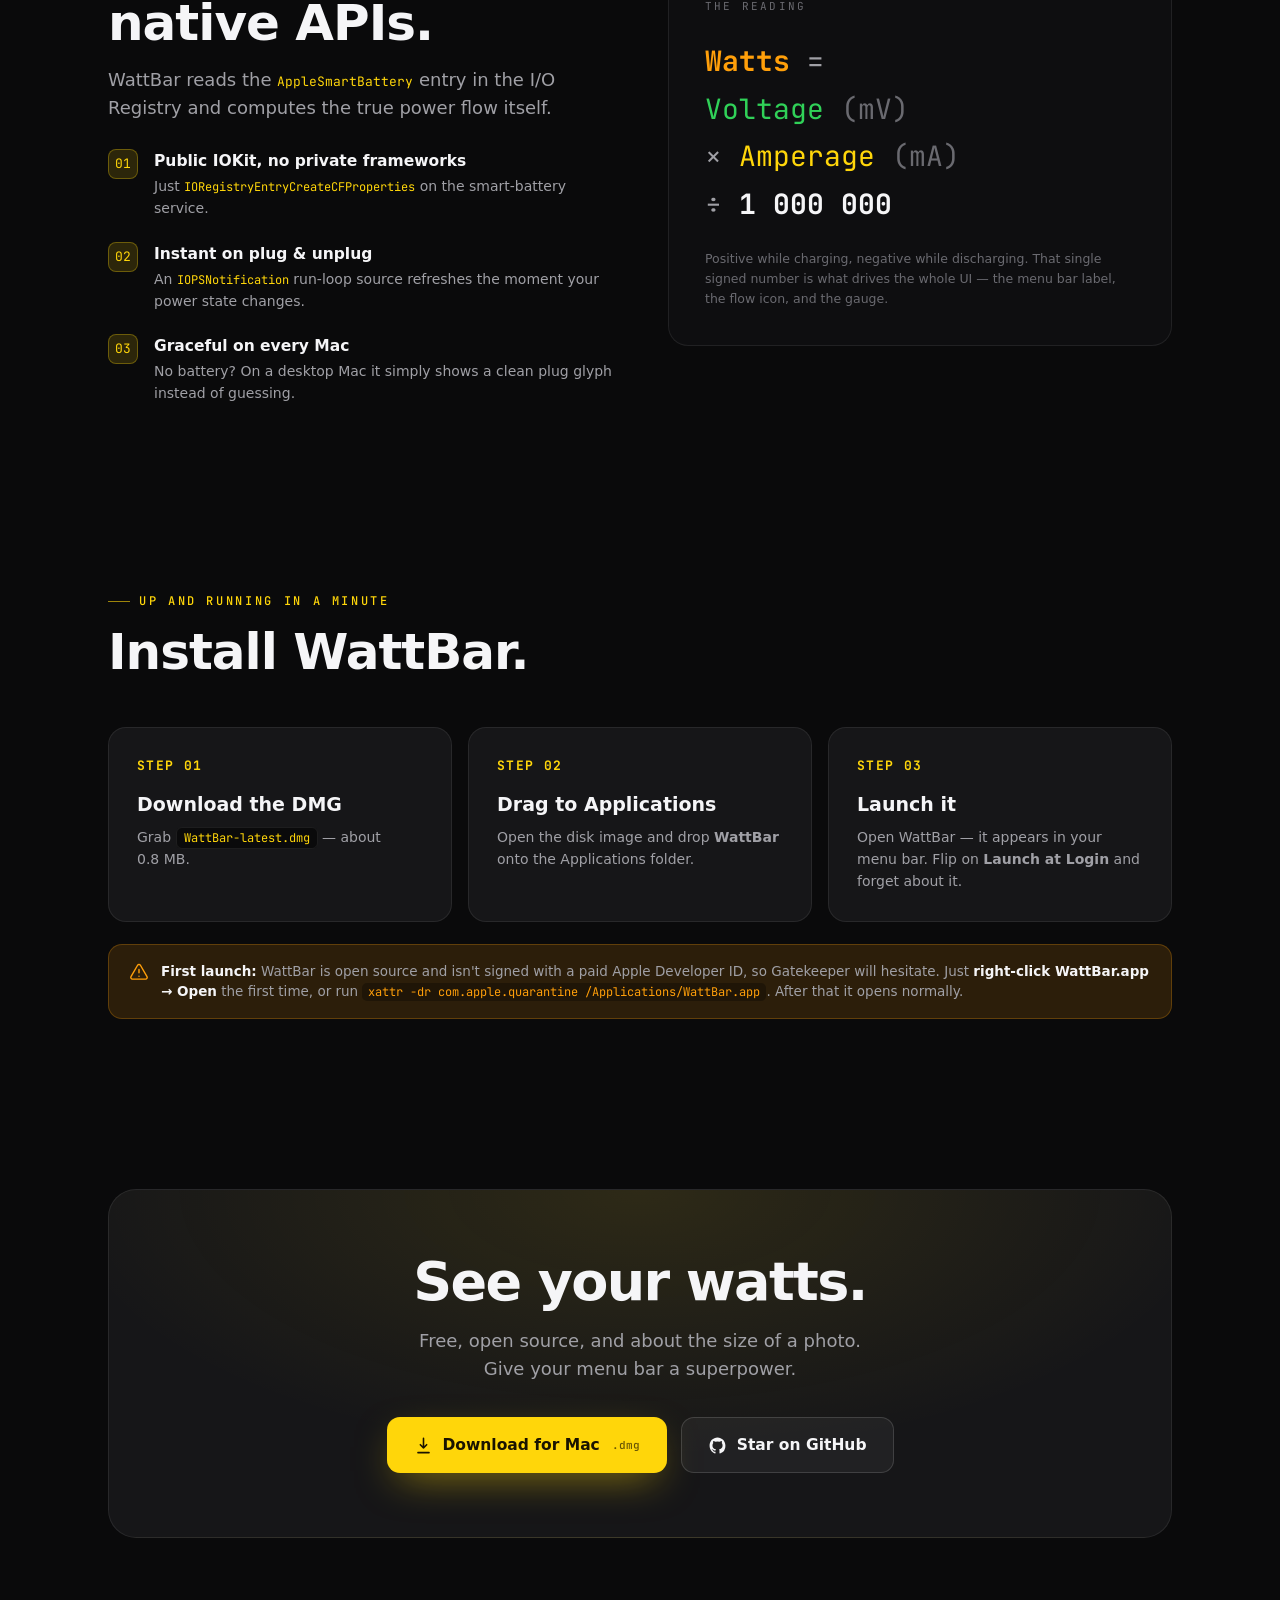
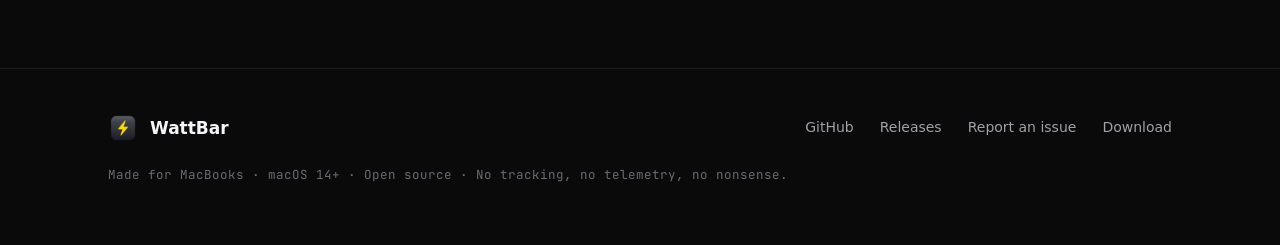
==== commit e402c40d: "Deploy landing page to Cloudflare Pages at wattbar.pm7.dev - og:url + canonical → https://wattbar.pm" ====
--- a/docs/index.html
+++ b/docs/index.html
@@ -8,9 +8,10 @@
 <meta property="og:title" content="WattBar — live charging wattage in your menu bar" />
 <meta property="og:description" content="A minimal, native macOS menu bar app that shows your MacBook's live charging power in watts." />
 <meta property="og:type" content="website" />
-<meta property="og:url" content="https://patrickmast.github.io/macOS-WattBar/" />
-<meta property="og:image" content="https://patrickmast.github.io/macOS-WattBar/assets/wattbar-icon-512.png" />
+<meta property="og:url" content="https://wattbar.pm7.dev/" />
+<meta property="og:image" content="https://wattbar.pm7.dev/assets/wattbar-icon-512.png" />
 <meta name="theme-color" content="#0a0a0b" />
+<link rel="canonical" href="https://wattbar.pm7.dev/" />
 <link rel="icon" type="image/png" href="assets/wattbar-icon-512.png" />
 <link rel="apple-touch-icon" href="assets/wattbar-icon-512.png" />
 <link rel="stylesheet" href="styles.css" />
